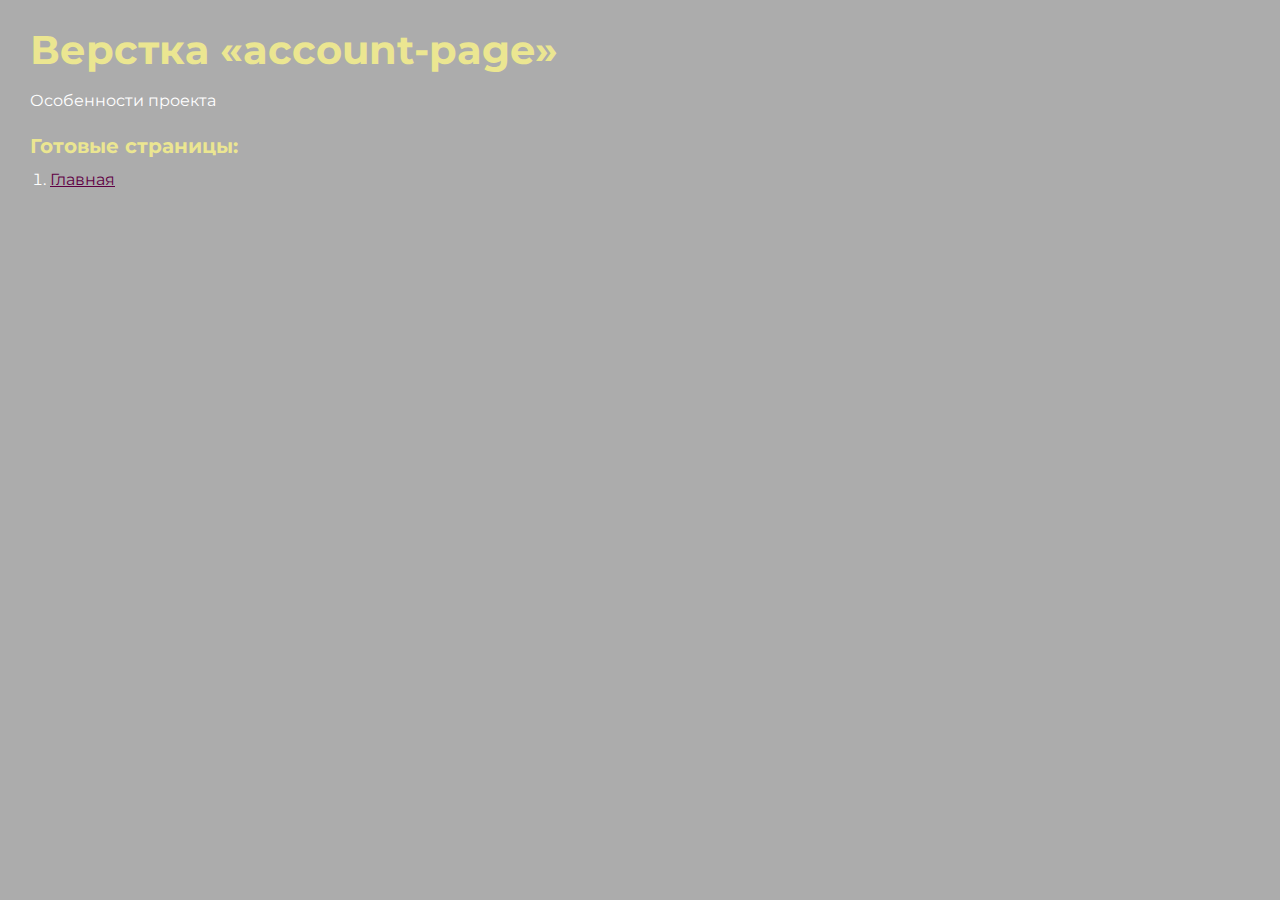
==== index.html @ ca1e853e "Add files via upload" ====
<!DOCTYPE html>
<html>

<head>
	<meta charset="UTF-8">
	<meta name="viewport" content="width=device-width, initial-scale=1.0">
	<title>Верстка «account-page»</title>
</head>

<body>
	<div class="rootpage">
		<h1>Верстка «account-page»</h1>
		<div class="rootpage__info">
			Особенности проекта
		</div>
		<h2>Готовые страницы:</h2>
		<ol class="rootpage__list">
			<li><a target="_blank" href="home.html">Главная</a></li>
		</ol>
	</div>
</body>
<style>
	@charset "UTF-8";
	@import url("https://fonts.googleapis.com/css?family=Montserrat:regular,700&display=swap");

	*,
	*::before,
	*::after {
		padding: 0px;
		margin: 0px;
		border: 0px;
		box-sizing: border-box;
	}

	html,
	body {
		height: 100%;
		margin: 0;
		padding: 0;
		min-width: 320px;
		width: 100%;
		color: #fff;
		background-color: #acacac;
	}

	body {
		font-family: Montserrat;
		font-size: 100%;
		line-height: 1;
		font-size: 1rem;
	}

	a {
		text-decoration: underline;
		color: #5f0044
	}

	a:visited {
		text-decoration: underline;
		color: #997956;
	}

	a:hover {
		text-decoration: none;
	}

	ul li {
		list-style: none;
	}

	img {
		vertical-align: top;
	}

	.wrapper {
		width: 100%;
		min-height: 100%;
		overflow: hidden;
	}

	.rootpage {
		padding: 30px;
		display: flex;
		flex-direction: column;
		align-items: flex-start;
	}

	@media (max-width: 767px) {
		.rootpage {
			padding: 30px 15px;
		}
	}

	h1 {
		color: #ebe691;
		font-size: 2.5rem;
		margin: 0px 0px 1.25rem 0px;
	}

	@media (max-width: 767px) {
		h1 {
			font-size: 1.85rem;
			margin: 0px 0px 1.25rem 0px;
		}
	}

	h2 {
		color: #ebe691;
		font-size: 1.25rem;
		margin: 0px 0px 1rem 0px;
	}

	@media (max-width: 767px) {
		h2 {
			font-size: 1.125rem;
			margin: 0px 0px 1rem 0px;
		}
	}

	.rootpage__info {
		line-height: 140%;
		margin: 0px 0px 1.5rem 0px;
	}

	.rootpage__list {
		margin: 0px 0px 2.25rem 1.25rem;
	}

	.rootpage__list li:not(:last-child) {
		margin: 0px 0px 15px 0px;
	}

	.rootpage__contacts,
	.rootpage__tnx {
		border-radius: 200px;
		padding: 20px 65px;
		line-height: 140%;
	}

	@media (max-width: 767px) {

		.rootpage__contacts,
		.rootpage__tnx {
			border-radius: 40px;
			padding: 20px;
		}
	}

	.rootpage__contacts {
		background: #32b5a4;

	}

	.rootpage__contacts a {
		color: #ebe691;
	}

	.rootpage__tnx {
		background: #c22d63;
		margin: 0px 0px 1rem 0px;
	}
</style>

</html>
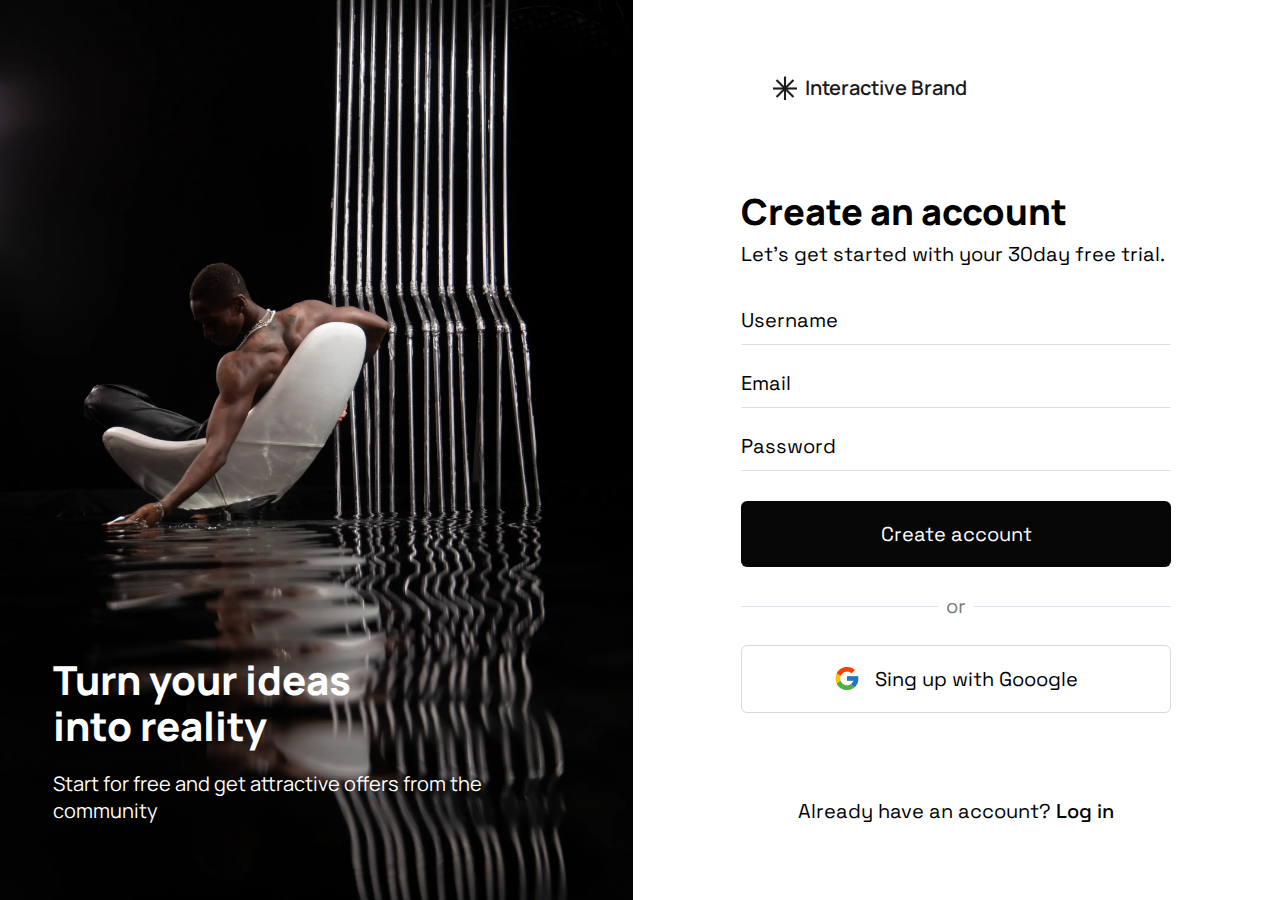
==== commit ddb715c9: "Add files via upload" ====
--- a/index.html
+++ b/index.html
@@ -1,164 +1,89 @@
 <!DOCTYPE html>
-<html>
+<html lang="ru">
 
 <head>
+	<title>Account Page</title>
 	<meta charset="UTF-8">
+	<meta name="format-detection" content="telephone=no">
+	<!-- <style>body{opacity: 0;}</style> -->
+	<link rel="stylesheet" href="css/style.min.css?_v=20230317171704">
+	<link rel="shortcut icon" href="favicon.ico">
+	<!-- <meta name="robots" content="noindex, nofollow"> -->
 	<meta name="viewport" content="width=device-width, initial-scale=1.0">
-	<title>Верстка «account-page»</title>
 </head>
 
 <body>
-	<div class="rootpage">
-		<h1>Верстка «account-page»</h1>
-		<div class="rootpage__info">
-			Особенности проекта
+	<div class="wrapper">
+		<header class="header">
+			<div class="header__container">
+			</div>
+		</header>
+		<main class="account">
+			<div class="account__left-side">
+				<h1 class="account__tittle">Turn your ideas into reality</h1>
+				<p class="account__text">Start for free and get attractive offers from the community</p>
+			</div>
+			<div class="account__content">
+				<div class="account__inset">
+					<a href="#" class="account__logo">
+						<svg class="account__logo-svg" width="24" height="25" xmlns="http://www.w3.org/2000/svg" xmlns:svg="http://www.w3.org/2000/svg">
+							<g clip-path="url(#clip0_2_246)" id="svg_2">
+								<path d="m13.06,0.5l-2.12,0l0,24l2.12,0l0,-24z" fill="#1D1D1B" id="svg_3" />
+								<path d="m24,11.44l-24,0l0,2.12l24,0l0,-2.12z" fill="#1D1D1B" id="svg_4" />
+								<path d="m19.74,3.27l-16.97,16.97l1.49,1.5l16.97,-16.97l-1.49,-1.5z" fill="#1D1D1B" id="svg_5" />
+								<path d="m4.26,3.27l-1.49,1.49l16.97,16.97l1.49,-1.49l-16.97,-16.97z" fill="#1D1D1B" id="svg_6" />
+							</g>
+						</svg>
+						<span>Interactive Brand</span>
+					</a>
+					<form action="#" method="post" class="account__form form">
+						<div class="form__tittle">Create an account</div>
+						<p class="form__text">Let's get started with your 30day free trial.</p>
+						<div class="form__items">
+							<input required type="text" name="username" placeholder="Username" class="form__input">
+							<input required type="email" name="email" placeholder="Email" class="form__input">
+							<input required type="password" name="password" placeholder="Password" class="form__input">
+						</div>
+						<div class="form__actions">
+							<button class="form__button" type="submit">Create account</button>
+							<div class="form__or"><span>or</span></div>
+							<a href="#" class="form__google">
+								<!-- <svg class="form__g-icon" viewBox="0 0 25 24" xmlns="http://www.w3.org/2000/svg" xmlns:svg="http://www.w3.org/2000/svg">
+										<g clip-path="url(#clip0_2_236)" id="svg_2">
+											<path d="m24.27,9.65l-0.97,0l0,-0.05l-10.8,0l0,4.8l6.78,0c-0.99,2.8 -3.65,4.8 -6.78,4.8c-3.98,0 -7.2,-3.22 -7.2,-7.2c0,-3.98 3.22,-7.2 7.2,-7.2c1.84,0 3.5,0.69 4.78,1.82l3.39,-3.39c-2.14,-2 -5.01,-3.23 -8.17,-3.23c-6.63,0 -12,5.37 -12,12c0,6.63 5.37,12 12,12c6.63,0 12,-5.38 12,-12c0,-0.8 -0.08,-1.59 -0.23,-2.35z" fill="#FFC107" id="svg_3"/>
+											<path d="m1.89,6.41l3.94,2.9c1.07,-2.64 3.65,-4.51 6.67,-4.51c1.84,0 3.5,0.69 4.78,1.82l3.39,-3.39c-2.14,-2 -5.01,-3.23 -8.17,-3.23c-4.61,0 -8.6,2.6 -10.61,6.41z" fill="#FF3D00" id="svg_4"/>
+											<path d="m12.5,24c3.1,0 5.92,-1.19 8.05,-3.11l-3.72,-3.15c-1.2,0.91 -2.7,1.46 -4.33,1.46c-3.12,0 -5.77,-1.99 -6.77,-4.77l-3.91,3.02c1.99,3.89 6.02,6.55 10.68,6.55z" fill="#4CAF50" id="svg_5"/>
+											<path d="m24.27,9.65l-0.97,0l0,-0.05l-10.8,0l0,4.8l6.78,0c-0.47,1.34 -1.34,2.5 -2.45,3.34l3.71,3.15c-0.26,0.24 3.95,-2.89 3.95,-8.89c0,-0.8 -0.08,-1.59 -0.23,-2.35l0.01,0z" fill="#1976D2" id="svg_6"/>
+										</g>
+									</svg> -->
+								<span>Sing up with Gooogle</span></a>
+						</div>
+					</form>
+					<div class="account__login">
+						Already have an account?
+						<a href="#" class="account__link-login">Log in</a>
+					</div>
+				</div>
+			</div>
+
+
+		</main>
+		<footer class="footer">
+			<div class="footer__container">
+			</div>
+		</footer>
+	</div>
+	<!-- <div id="popup" aria-hidden="true" class="popup">
+	<div class="popup__wrapper">
+		<div class="popup__content">
+			<button data-close type="button" class="popup__close">Закрыть</button>
+			<div class="popup__text">
+				Text
+			</div>
 		</div>
-		<h2>Готовые страницы:</h2>
-		<ol class="rootpage__list">
-			<li><a target="_blank" href="home.html">Главная</a></li>
-		</ol>
 	</div>
+</div> -->
+	<script src="js/app.min.js?_v=20230317171704"></script>
 </body>
-<style>
-	@charset "UTF-8";
-	@import url("https://fonts.googleapis.com/css?family=Montserrat:regular,700&display=swap");
-
-	*,
-	*::before,
-	*::after {
-		padding: 0px;
-		margin: 0px;
-		border: 0px;
-		box-sizing: border-box;
-	}
-
-	html,
-	body {
-		height: 100%;
-		margin: 0;
-		padding: 0;
-		min-width: 320px;
-		width: 100%;
-		color: #fff;
-		background-color: #acacac;
-	}
-
-	body {
-		font-family: Montserrat;
-		font-size: 100%;
-		line-height: 1;
-		font-size: 1rem;
-	}
-
-	a {
-		text-decoration: underline;
-		color: #5f0044
-	}
-
-	a:visited {
-		text-decoration: underline;
-		color: #997956;
-	}
-
-	a:hover {
-		text-decoration: none;
-	}
-
-	ul li {
-		list-style: none;
-	}
-
-	img {
-		vertical-align: top;
-	}
-
-	.wrapper {
-		width: 100%;
-		min-height: 100%;
-		overflow: hidden;
-	}
-
-	.rootpage {
-		padding: 30px;
-		display: flex;
-		flex-direction: column;
-		align-items: flex-start;
-	}
-
-	@media (max-width: 767px) {
-		.rootpage {
-			padding: 30px 15px;
-		}
-	}
-
-	h1 {
-		color: #ebe691;
-		font-size: 2.5rem;
-		margin: 0px 0px 1.25rem 0px;
-	}
-
-	@media (max-width: 767px) {
-		h1 {
-			font-size: 1.85rem;
-			margin: 0px 0px 1.25rem 0px;
-		}
-	}
-
-	h2 {
-		color: #ebe691;
-		font-size: 1.25rem;
-		margin: 0px 0px 1rem 0px;
-	}
-
-	@media (max-width: 767px) {
-		h2 {
-			font-size: 1.125rem;
-			margin: 0px 0px 1rem 0px;
-		}
-	}
-
-	.rootpage__info {
-		line-height: 140%;
-		margin: 0px 0px 1.5rem 0px;
-	}
-
-	.rootpage__list {
-		margin: 0px 0px 2.25rem 1.25rem;
-	}
-
-	.rootpage__list li:not(:last-child) {
-		margin: 0px 0px 15px 0px;
-	}
-
-	.rootpage__contacts,
-	.rootpage__tnx {
-		border-radius: 200px;
-		padding: 20px 65px;
-		line-height: 140%;
-	}
-
-	@media (max-width: 767px) {
-
-		.rootpage__contacts,
-		.rootpage__tnx {
-			border-radius: 40px;
-			padding: 20px;
-		}
-	}
-
-	.rootpage__contacts {
-		background: #32b5a4;
-
-	}
-
-	.rootpage__contacts a {
-		color: #ebe691;
-	}
-
-	.rootpage__tnx {
-		background: #c22d63;
-		margin: 0px 0px 1rem 0px;
-	}
-</style>
 
 </html>--- a/css/style.min.css
+++ b/css/style.min.css
@@ -0,0 +1 @@
+@charset "UTF-8";@import url(https://fonts.googleapis.com/css?family=Manrope:regular,600,800&display=swap);@import url(https://fonts.googleapis.com/css?family=Space+Grotesk:regular,500&display=swap);*{padding:0;margin:0;border:0}*,:after,:before{-webkit-box-sizing:border-box;box-sizing:border-box}body,html{height:100%;min-width:320px}body{color:#000;line-height:1;font-family:"Space Grotesk";font-size:1.25rem;-ms-text-size-adjust:100%;-moz-text-size-adjust:100%;-webkit-text-size-adjust:100%;-webkit-font-smoothing:antialiased;-moz-osx-font-smoothing:grayscale}button,input,textarea{font-family:"Space Grotesk";font-size:inherit}button{cursor:pointer;color:inherit;background-color:inherit}a{color:inherit}a:link,a:visited{text-decoration:none}a:hover{text-decoration:none}ul li{list-style:none}img{vertical-align:top}h1,h2,h3,h4,h5,h6{font-weight:inherit;font-size:inherit}.lock body{overflow:hidden;-ms-touch-action:none;touch-action:none}.wrapper{min-height:100%;display:-webkit-box;display:-ms-flexbox;display:flex;-webkit-box-orient:vertical;-webkit-box-direction:normal;-ms-flex-direction:column;flex-direction:column;overflow:hidden}.wrapper>main{-webkit-box-flex:1;-ms-flex:1 1 auto;flex:1 1 auto}.wrapper>*{min-width:0}[class*=__container]{max-width:28.75rem;-webkit-box-sizing:content-box;box-sizing:content-box;margin:0 auto;padding:0 .9375rem}[class*=-ibg]{position:relative}[class*=-ibg] img{position:absolute;width:100%;height:100%;top:0;left:0;-o-object-fit:cover;object-fit:cover}[class*=-ibg_contain] img{-o-object-fit:contain;object-fit:contain}.account__content,.account__left-side{padding:4.75rem 4.1666666667%}.account__text,.account__tittle{position:relative;color:#fff}.account{min-height:100vh;position:relative;display:-webkit-box;display:-ms-flexbox;display:flex}.account__left-side{font-family:Manrope;color:#fff;display:-webkit-box;display:-ms-flexbox;display:flex;-webkit-box-orient:vertical;-webkit-box-direction:normal;-ms-flex-direction:column;flex-direction:column;-webkit-box-pack:end;-ms-flex-pack:end;justify-content:flex-end;position:relative;gap:1.3125rem;-webkit-box-flex:0;-ms-flex:0 0 49.4444444444%;flex:0 0 49.4444444444%}.no-webp .account__left-side::before{background:url(../img/create-acc-image.png) center/cover no-repeat}.account__left-side::before{position:absolute;width:100%;height:100%;top:0;left:0;content:""}.account__tittle{font-size:2.5rem;font-weight:800;line-height:1.15;max-width:19.3125rem}.account__text{line-height:1.35}.account__content{padding:4.75rem 4.1666666667%;-webkit-box-flex:1;-ms-flex:1 1 auto;flex:1 1 auto}.account__inset{max-width:59.0659340659%;margin:0 auto;min-height:100%;display:-webkit-box;display:-ms-flexbox;display:flex;gap:3.125rem;-webkit-box-orient:vertical;-webkit-box-direction:normal;-ms-flex-direction:column;flex-direction:column;-webkit-box-pack:justify;-ms-flex-pack:justify;justify-content:space-between;min-width:26.875rem}.account__logo{font-family:Manrope;font-weight:600;font-size:1.25rem;line-height:.9642857143;color:#1b1b1b;padding-left:2rem;display:-webkit-box;display:-ms-flexbox;display:flex;-webkit-column-gap:.5rem;-moz-column-gap:.5rem;column-gap:.5rem;-webkit-box-align:center;-ms-flex-align:center;align-items:center}.account__logo-svg{width:1.5rem;height:1.5rem}.account__login{text-align:center;line-height:1.25}.account__link-login{text-decoration:underline;font-weight:500}.account__link-login:hover{text-decoration:none}.form__tittle{font-family:Manrope;font-style:normal;font-weight:800;font-size:2.25rem;line-height:1.3611111111}.form__tittle:not(:last-child){margin-bottom:.3125rem}.form__text{line-height:1.3}.form__items{display:-ms-grid;display:grid;gap:.9375rem;padding:1.875rem 0}.form__input{height:3rem;border-bottom:1px solid #e0e0e0;-webkit-transition:border-bottom .8s ease 0s,padding-left .8s ease 0s;-o-transition:border-bottom .8s ease 0s,padding-left .8s ease 0s;transition:border-bottom .8s ease 0s,padding-left .8s ease 0s}.form__input:hover{border-bottom:1px solid #000}.form__input:focus{padding-left:.9375rem}.form__input::-webkit-input-placeholder{color:#000;-webkit-transition:opacity .3s ease 0s;transition:opacity .3s ease 0s}.form__input::-moz-placeholder{color:#000;-moz-transition:opacity .3s ease 0s;transition:opacity .3s ease 0s}.form__input:-ms-input-placeholder{color:#000;-ms-transition:opacity .3s ease 0s;transition:opacity .3s ease 0s}.form__input::-ms-input-placeholder{color:#000;-ms-transition:opacity .3s ease 0s;transition:opacity .3s ease 0s}.form__input::placeholder{color:#000;-webkit-transition:opacity .3s ease 0s;-o-transition:opacity .3s ease 0s;transition:opacity .3s ease 0s}.form__input:focus::-webkit-input-placeholder{opacity:0}.form__input:focus::-moz-placeholder{opacity:0}.form__input:focus:-ms-input-placeholder{opacity:0}.form__input:focus::-ms-input-placeholder{opacity:0}.form__input:focus::placeholder{opacity:0}.form__actions{display:-ms-grid;display:grid;gap:1.625rem}.form__button{background-color:#060606;border-radius:.375rem;padding:1.25rem .9375rem;color:#fff;-webkit-transition:background-color .3s ease 0s;-o-transition:background-color .3s ease 0s;transition:background-color .3s ease 0s;white-space:nowrap}.form__button:hover{background-color:#333}.form__or{color:#7a7a7a;line-height:1.3;position:relative;text-align:center}.form__or::before{content:"";position:absolute;width:100%;height:100%;top:50%;left:0;background-color:#e0e0ee;height:.0625rem}.form__or span{background-color:#fff;position:relative;padding:0 .5rem}.form__google{border:.0625rem solid #d9d9d9;border-radius:.375rem;padding:1.25rem .9375rem;text-align:center}.form__google:hover{border:.0625rem solid #000}.form__google span{text-align:left;background:url(../img/google-icon.svg) left/1.5rem no-repeat;padding-left:2.5rem;line-height:1.3}.form__g-icon{width:1.5rem;height:1.5rem}.account__left-side::before{-webkit-transform:translate(-100%,0);-ms-transform:translate(-100%,0);transform:translate(-100%,0)}.loaded .account__left-side::before{-webkit-transform:translate(0,0);-ms-transform:translate(0,0);transform:translate(0,0);-webkit-transition:all 2s ease 1.5s;-o-transition:all 2s ease 1.5s;transition:all 2s ease 1.5s}.account__login,.account__logo,.form>*{-webkit-transform:translate(0,1.875rem);-ms-transform:translate(0,1.875rem);transform:translate(0,1.875rem);opacity:0}.loaded .account__login,.loaded .account__logo,.loaded .form>*{-webkit-transform:translate(0,0);-ms-transform:translate(0,0);transform:translate(0,0);opacity:1;-webkit-transition:opacity 1s ease,-webkit-transform 1s ease;transition:opacity 1s ease,-webkit-transform 1s ease;-o-transition:transform 1s ease,opacity 1s ease;transition:transform 1s ease,opacity 1s ease;transition:transform 1s ease,opacity 1s ease,-webkit-transform 1s ease}.loaded .account__logo{-webkit-transition-delay:.5s;-o-transition-delay:.5s;transition-delay:.5s}.loaded .form__tittle{-webkit-transition-delay:.7s;-o-transition-delay:.7s;transition-delay:.7s}.loaded .form__text{-webkit-transition-delay:.9s;-o-transition-delay:.9s;transition-delay:.9s}.loaded .form__items{-webkit-transition-delay:1.1s;-o-transition-delay:1.1s;transition-delay:1.1s}.loaded .form__actions{-webkit-transition-delay:1.3s;-o-transition-delay:1.3s;transition-delay:1.3s}.loaded .account__login{-webkit-transition-delay:1.5s;-o-transition-delay:1.5s;transition-delay:1.5s}@media (max-width:61.99875em){.account{display:block}.account__left-side::before{-webkit-transform:translate(0,0);-ms-transform:translate(0,0);transform:translate(0,0)}.account__content,.account__left-side{padding:2.75rem 5.166667%}.account__inset{gap:2.125rem;min-width:0;max-width:none}}.webp .account__left-side::before{background:url(../img/create-acc-image.webp) center/cover no-repeat}